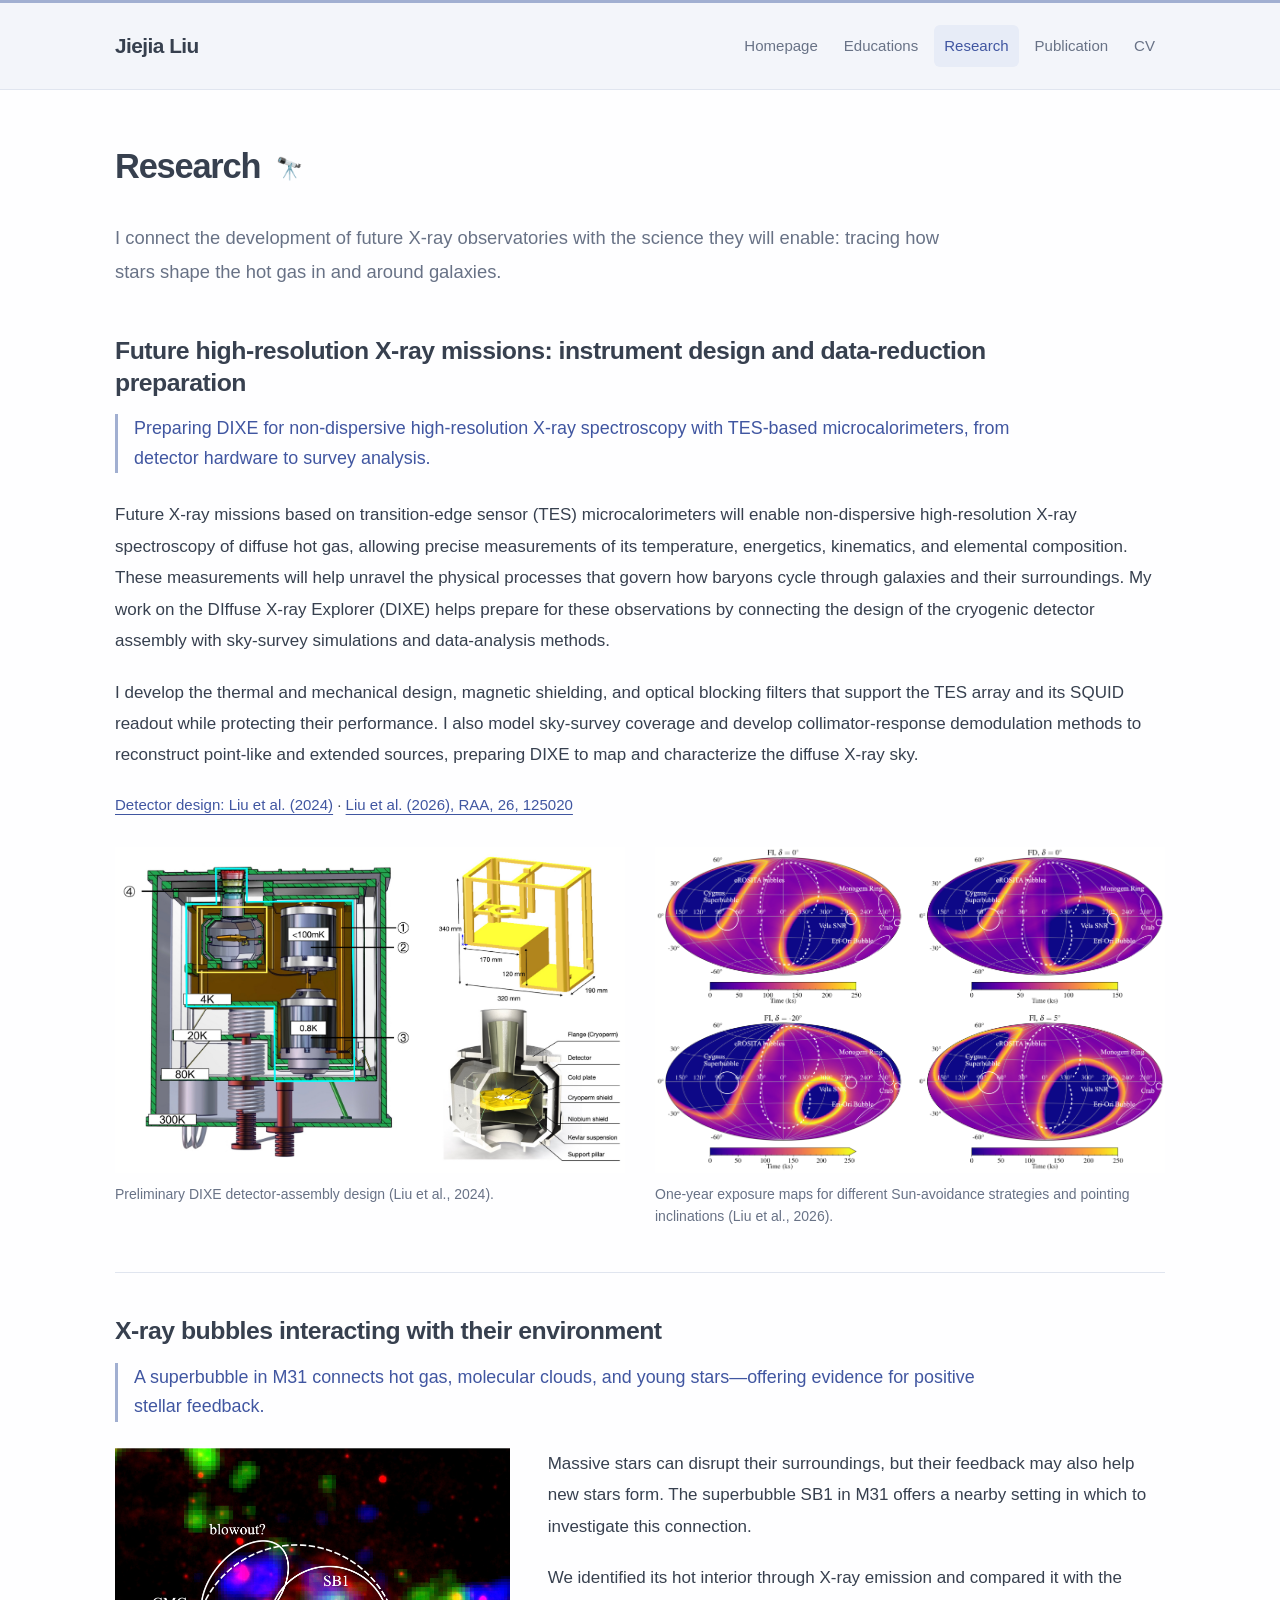
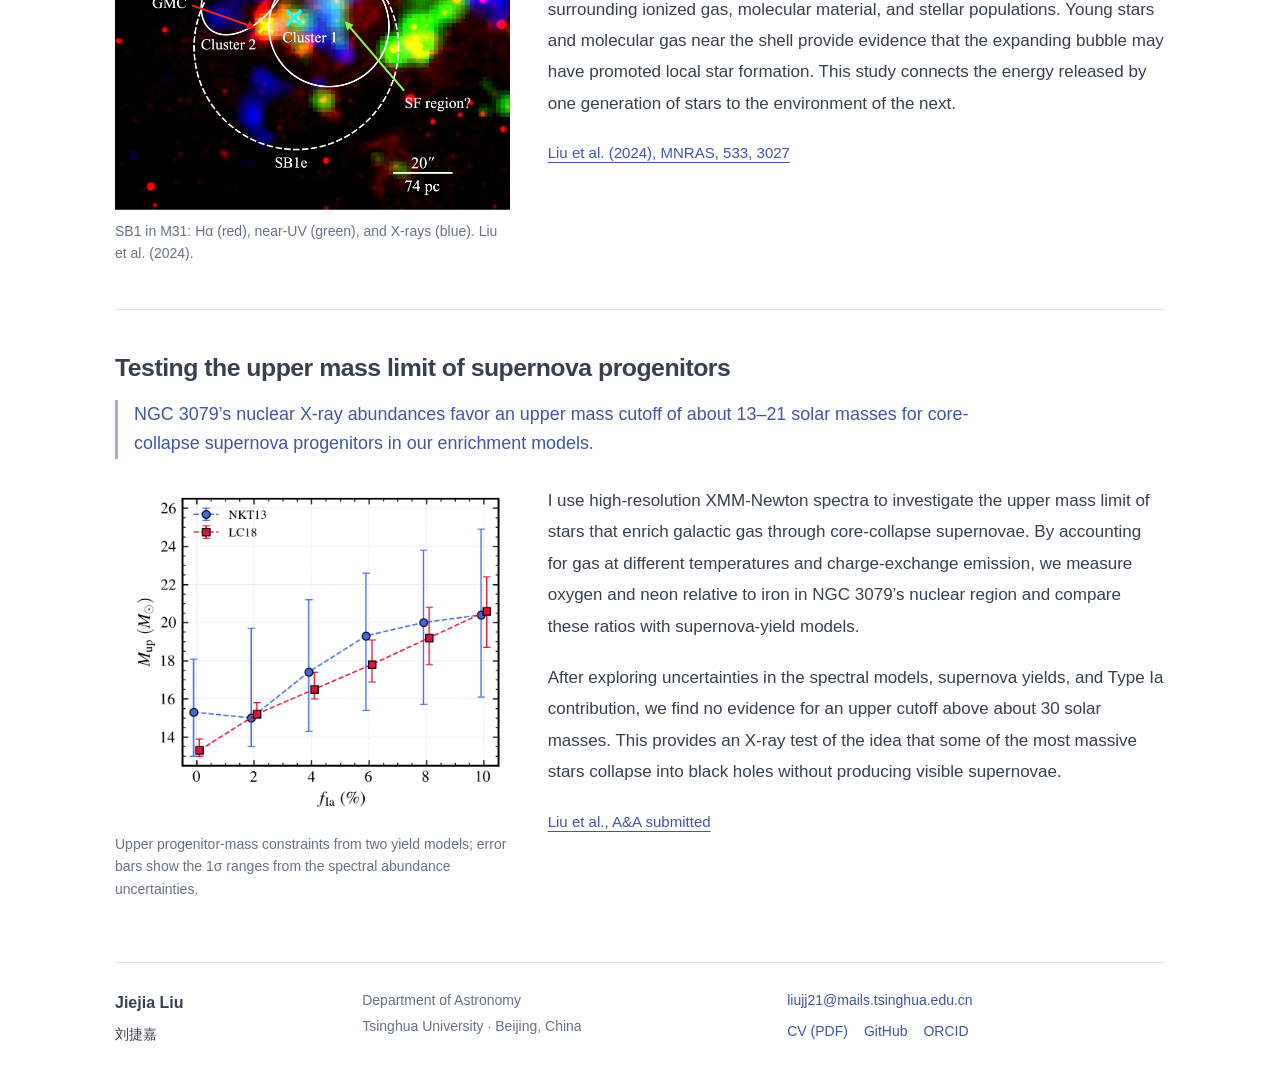
==== research.html @ 2c38e326 "Add files via upload" ====
<!doctype html>
<html lang="en">
<head>
  <meta charset="utf-8">
  <meta name="viewport" content="width=device-width, initial-scale=1">
  <title>Research — Jiejia Liu</title>
  <meta name="description" content="DIXE instrumentation and sky-survey simulations, and X-ray studies of superbubbles in M31 and NGC 3079.">
  <meta name="theme-color" content="#ffffff">
  <meta property="og:title" content="Research — Jiejia Liu">
  <meta property="og:description" content="DIXE instrumentation and sky-survey simulations, and X-ray studies of superbubbles in M31 and NGC 3079.">
  <meta property="og:type" content="website">
  <link rel="icon" type="image/svg+xml" href="data:image/svg+xml,%3Csvg xmlns='http://www.w3.org/2000/svg' viewBox='0 0 40 40'%3E%3Crect width='40' height='40' fill='white'/%3E%3Ctext x='20' y='28' text-anchor='middle' fill='%23494e52' font-family='Arial' font-size='25'%3EJL%3C/text%3E%3C/svg%3E">
  <link rel="stylesheet" href="assets/style.css">
</head>
<body class="page-research">
  <a class="skip-link" href="#main">Skip to content</a>
  <header class="site-header"><div class="header-inner">
    <a class="site-name" href="index.html">Jiejia Liu</a>
    <nav aria-label="Main navigation"><a href="index.html">Homepage</a><a href="educations.html">Educations</a><a href="research.html" aria-current="page">Research</a><a href="publication.html">Publication</a><a href="assets/cv_jiejialiu.pdf">CV</a></nav>
  </div></header>
  <div class="page-layout">
    <main id="main" tabindex="-1"><h1>Research <span class="page-symbol" aria-hidden="true">🔭</span></h1><p class="page-intro">I connect the development of future X-ray observatories with the science they will enable: tracing how stars shape the hot gas in and around galaxies.</p><section class="research-section" id="dixe"><h2>Future high-resolution X-ray missions: instrument design and data-reduction preparation</h2><p class="research-summary">Preparing DIXE for non-dispersive high-resolution X-ray spectroscopy with TES-based microcalorimeters, from detector hardware to survey analysis.</p><div><p>Future X-ray missions based on transition-edge sensor (TES) microcalorimeters will enable non-dispersive high-resolution X-ray spectroscopy of diffuse hot gas, allowing precise measurements of its temperature, energetics, kinematics, and elemental composition. These measurements will help unravel the physical processes that govern how baryons cycle through galaxies and their surroundings. My work on the DIffuse X-ray Explorer (DIXE) helps prepare for these observations by connecting the design of the cryogenic detector assembly with sky-survey simulations and data-analysis methods.</p><p>I develop the thermal and mechanical design, magnetic shielding, and optical blocking filters that support the TES array and its SQUID readout while protecting their performance. I also model sky-survey coverage and develop collimator-response demodulation methods to reconstruct point-like and extended sources, preparing DIXE to map and characterize the diffuse X-ray sky.</p><p class="paper-links"><a href="publication.html#dixe-detector">Detector design: Liu et al. (2024)</a> · <a href="publication.html#dixe-survey">Liu et al. (2026), RAA, 26, 125020</a></p></div><div class="figure-pair"><figure>
      <a href="assets/dixe-detector.jpg" aria-label="Open full-size figure: DIXE payload layout and detector assembly, including cryogenic stages, magnetic shields, and suspension.">
        <img src="assets/dixe-detector.jpg" alt="DIXE payload layout and detector assembly, including cryogenic stages, magnetic shields, and suspension."
             width="2667" height="1713" loading="lazy">
      </a>
      <figcaption>Preliminary DIXE detector-assembly design (Liu et al., 2024).</figcaption>
    </figure><figure>
      <a href="assets/dixe-survey.png" aria-label="Open full-size figure: Four simulated DIXE exposure maps comparing Sun-avoidance strategies and pointing inclinations.">
        <img src="assets/dixe-survey.png" alt="Four simulated DIXE exposure maps comparing Sun-avoidance strategies and pointing inclinations."
             width="4438" height="2838" loading="lazy">
      </a>
      <figcaption>One-year exposure maps for different Sun-avoidance strategies and pointing inclinations (Liu et al., 2026).</figcaption>
    </figure></div></section><section class="research-section" id="m31"><h2>X-ray bubbles interacting with their environment</h2><p class="research-summary">A superbubble in M31 connects hot gas, molecular clouds, and young stars—offering evidence for positive stellar feedback.</p><div class="research-row"><div><figure>
      <a href="assets/m31-superbubble.jpg" aria-label="Open full-size figure: Multiwavelength image of M31 superbubble SB1, showing its shell, star clusters, molecular cloud, and possible blowout.">
        <img src="assets/m31-superbubble.jpg" alt="Multiwavelength image of M31 superbubble SB1, showing its shell, star clusters, molecular cloud, and possible blowout."
             width="1564" height="1434" loading="lazy">
      </a>
      <figcaption>SB1 in M31: Hα (red), near-UV (green), and X-rays (blue). Liu et al. (2024).</figcaption>
    </figure></div><div><p>Massive stars can disrupt their surroundings, but their feedback may also help new stars form. The superbubble SB1 in M31 offers a nearby setting in which to investigate this connection.</p><p>We identified its hot interior through X-ray emission and compared it with the surrounding ionized gas, molecular material, and stellar populations. Young stars and molecular gas near the shell provide evidence that the expanding bubble may have promoted local star formation. This study connects the energy released by one generation of stars to the environment of the next.</p><p class="paper-links"><a href="publication.html#m31">Liu et al. (2024), MNRAS, 533, 3027</a></p></div></div></section><section class="research-section" id="ngc3079"><h2>Testing the upper mass limit of supernova progenitors</h2><p class="research-summary">NGC 3079’s nuclear X-ray abundances favor an upper mass cutoff of about 13–21 solar masses for core-collapse supernova progenitors in our enrichment models.</p><div class="research-row"><div><figure>
      <a href="assets/ngc3079-progenitors.png" aria-label="Open full-size figure: Best-fitting upper core-collapse supernova progenitor mass versus Type Ia supernova fraction for the NKT13 and LC18 yield models.">
        <img src="assets/ngc3079-progenitors.png" alt="Best-fitting upper core-collapse supernova progenitor mass versus Type Ia supernova fraction for the NKT13 and LC18 yield models."
             width="1050" height="900" loading="lazy">
      </a>
      <figcaption>Upper progenitor-mass constraints from two yield models; error bars show the 1σ ranges from the spectral abundance uncertainties.</figcaption>
    </figure></div><div><p>I use high-resolution XMM-Newton spectra to investigate the upper mass limit of stars that enrich galactic gas through core-collapse supernovae. By accounting for gas at different temperatures and charge-exchange emission, we measure oxygen and neon relative to iron in NGC 3079’s nuclear region and compare these ratios with supernova-yield models.</p><p>After exploring uncertainties in the spectral models, supernova yields, and Type Ia contribution, we find no evidence for an upper cutoff above about 30 solar masses. This provides an X-ray test of the idea that some of the most massive stars collapse into black holes without producing visible supernovae.</p><p class="paper-links"><a href="publication.html#ngc3079">Liu et al., A&amp;A submitted</a></p></div></div></section></main>
  </div>
  <footer class="site-footer"><aside class="profile" aria-label="Personal information">
      <p class="profile-name">Jiejia Liu <span lang="zh">刘捷嘉</span></p>
      <p>Department of Astronomy<br>Tsinghua University · Beijing, China</p>
      <ul class="profile-links"><li><a href="mailto:liujj21@mails.tsinghua.edu.cn">liujj21@mails.tsinghua.edu.cn</a></li><li><a href="assets/cv_jiejialiu.pdf">CV (PDF)</a></li><li><a href="https://github.com/JiejiaLiu">GitHub</a></li><li><a href="https://orcid.org/0009-0003-8288-3985">ORCID</a></li></ul>
    </aside></footer>
</body>
</html>
---- assets/style.css ----
:root {
  color-scheme: light;
  --text: #37404f;
  --muted: #687286;
  --link: #4056A1;
  --line: #e0e5ef;
}
* { box-sizing: border-box; }
body {
  margin: 0;
  background: #fff;
  color: var(--text);
  font: 17px/1.8 -apple-system, BlinkMacSystemFont, "Segoe UI", Arial, sans-serif;
}
a { color: var(--link); text-underline-offset: 4px; }
a:hover { text-decoration-thickness: 2px; }
a:focus-visible { outline: 2px solid var(--link); outline-offset: 4px; }
h1, h2 { font-family: Georgia, "Times New Roman", serif; font-weight: 400; line-height: 1.3; }
h1 { font-size: 2.5rem; margin: 0 0 32px; letter-spacing: -.025em; }
h2 { font-size: 1.75rem; margin: 35px 0 18px; }
p { margin: 0 0 20px; }
img { display: block; width: 100%; height: auto; }
figure { margin: 0; min-width: 0; }
figcaption { margin-top: 10px; color: var(--muted); font-size: .875rem; line-height: 1.6; }
.skip-link { position: absolute; top: -100px; left: 15px; background: white; padding: 8px; z-index: 1; }
.skip-link:focus { top: 5px; }
.site-header { border-bottom: 1px solid var(--line); }
.header-inner, .page-layout, .site-footer { width: min(1050px, calc(100% - 72px)); margin-inline: auto; }
.header-inner { min-height: 86px; display: flex; align-items: center; justify-content: space-between; gap: 30px; }
.site-name { color: var(--text); font-family: Georgia, "Times New Roman", serif; font-size: 1.45rem; text-decoration: none; white-space: nowrap; }
nav { display: flex; flex-wrap: wrap; gap: 25px; }
nav a { color: var(--muted); text-decoration: none; font-size: .94rem; padding: 12px 0; }
nav a[aria-current="page"] { color: var(--link); text-decoration: underline; text-underline-offset: 8px; }
.page-layout { padding-top: 54px; min-height: calc(100vh - 265px); }
main { min-width: 0; padding-bottom: 32px; }
main:focus { outline: none; }
.page-index main { max-width: 810px; }
.about-prose p { margin-bottom: 25px; }
.about-prose p:first-child { font-size: 1.18rem; line-height: 1.75; }
.page-intro { font-size: 1.15rem; color: var(--muted); max-width: 850px; margin-bottom: 46px; }
.research-section { padding-bottom: 45px; margin-bottom: 42px; border-bottom: 1px solid var(--line); }
.research-section:last-child { border-bottom: 0; padding-bottom: 0; margin-bottom: 0; }
.research-section h2 { margin: 0 0 15px; max-width: 970px; }
.research-summary { font-size: 1.12rem; color: var(--accent); line-height: 1.65; margin-bottom: 26px; max-width: 900px; }
.research-row { display: grid; grid-template-columns: minmax(0, .39fr) minmax(0, .61fr); gap: 38px; align-items: start; }
.figure-pair { display: grid; grid-template-columns: repeat(2, minmax(0, 1fr)); gap: 30px; margin-top: 28px; }
.figure-pair figure img { aspect-ratio: 1.565; object-fit: contain; background: #fff; }
.paper-links { font-size: .94rem; }
.record-note { color: var(--muted); font-size: .875rem; }
.publications { padding-left: 25px; margin: 0; }
.publications li { padding-left: 7px; margin-bottom: 25px; scroll-margin-top: 25px; }
.publications strong { font-weight: 600; }
.publication-citation a { text-decoration: none; }
.publication-citation a:hover { text-decoration: underline; }
.venue { font-style: italic; }
.education { list-style: none; padding: 0; margin: 0; }
.education li { display: grid; grid-template-columns: 180px minmax(0,1fr); gap: 35px; padding: 30px 0; border-top: 1px solid var(--line); }
.education h2 { margin: 0 0 10px; font-size: 1.65rem; }
.education p { margin: 0 0 5px; }
.education-date, .education-detail { color: var(--muted); }
.site-footer { margin-top: 30px; padding: 25px 0 30px; border-top: 1px solid var(--line); }
.profile { display: grid; grid-template-columns: 1fr 1.8fr 1.7fr; gap: 25px; font-size: .875rem; color: var(--muted); }
.profile p { margin: 0; }
.profile-name { color: var(--text); font-size: 1rem; font-weight: 600; }
.profile-name span { display: block; font-weight: 400; font-size: .875rem; margin-top: 4px; }
.profile-links { list-style: none; display: flex; flex-wrap: wrap; gap: 2px 16px; padding: 0; margin: 0; }
.profile-links li:first-child { flex-basis: 100%; overflow-wrap: anywhere; }
.profile-links a { text-decoration: none; }
.profile-links a:hover { text-decoration: underline; }
@media (max-width: 800px) {
  .header-inner { flex-wrap: wrap; padding-block: 16px; gap: 8px; }
  nav { gap: 20px; }
  .research-row { grid-template-columns: 1fr; gap: 24px; }
  .research-row figure { max-width: 470px; }
  .profile { grid-template-columns: 1fr 2fr; }
  .profile-links { grid-column: 1 / -1; }
}
@media (max-width: 600px) {
  .header-inner, .page-layout, .site-footer { width: calc(100% - 40px); }
  .header-inner { display: block; }
  .site-name { display: block; margin-bottom: 8px; }
  nav { gap: 8px 12px; }
  nav a { font-size: .875rem; padding: 7px 0; }
  .page-layout { padding-top: 34px; }
  h1 { font-size: 2.05rem; margin-bottom: 25px; }
  h2, .research-section h2 { font-size: 1.5rem; }
  .about-prose p:first-child { font-size: 1.08rem; }
  .page-intro, .research-summary { font-size: 1.05rem; }
  .figure-pair { grid-template-columns: 1fr; gap: 28px; }
  .figure-pair figure img { aspect-ratio: auto; }
  .education li { grid-template-columns: 1fr; gap: 10px; }
  .profile { grid-template-columns: 1fr; gap: 15px; }
  .profile-name span { display: inline; margin-left: 9px; }
}
@media print {
  body { font-size: 11pt; color: #000; }
  .site-header, .site-footer, .skip-link { display: none; }
  .page-layout { width: 100%; padding: 0; }
  a { color: inherit; }
  figure, .publications li { break-inside: avoid; }
}

/* A softer typographic voice, with a small amount of color and personality. */
:root {
  --text: #37404f;
  --muted: #687286;
  --link: #4056A1;
  --accent: #4056A1;
  --line: #e0e5ef;
}
body {
  background: #fefeff;
  font-family: "Avenir Next", Avenir, "Segoe UI", sans-serif;
  font-size: 17px;
  line-height: 1.85;
}
h1, h2, .site-name {
  font-family: "Avenir Next", Avenir, "Segoe UI", sans-serif;
  font-weight: 600;
}
h1 { font-size: 2.15rem; letter-spacing: -.035em; }
h2 { font-size: 1.55rem; letter-spacing: -.02em; }
.site-name { font-size: 1.3rem; letter-spacing: -.025em; }
.site-header { background: #f3f5fa; border-top: 3px solid #a1afd1; }
nav a[aria-current="page"] { text-decoration: none; background: #e7ecf7; border-radius: 6px; }
nav a { padding: 7px 10px; }
nav { gap: 6px; }
.page-symbol { font-size: 1.35rem; display: inline-block; vertical-align: middle; margin-left: 7px; }
.page-index main { max-width: none; }
.about-layout { display: grid; grid-template-columns: minmax(0, 1fr) 280px; gap: 56px; align-items: start; }
.about-prose p:first-child { font-size: 1.1rem; font-weight: 500; line-height: 1.85; }
.about-prose p { margin-bottom: 25px; }
.portrait-profile { padding: 14px 14px 20px; background: #f3f5fa; border-radius: 12px; }
.portrait { aspect-ratio: 4 / 5; object-fit: cover; object-position: center 18%; border-radius: 50%; border: 2px solid #a1afd1; }
.portrait-link { display: block; }
.portrait-name { font-size: 1.1rem; font-weight: 600; margin: 17px 0 2px; }
.portrait-name span { font-size: .9rem; font-weight: 400; margin-left: 8px; }
.portrait-role { color: var(--muted); font-size: .9rem; margin: 0 0 16px; }
.contact-details { margin: 0; font-size: .875rem; }
.contact-details div { padding: 9px 0; border-top: 1px solid #dce3ef; }
.contact-details dt { color: var(--muted); font-size: .8rem; }
.contact-icon { width: 16px; height: 16px; flex: 0 0 16px; color: var(--accent); }
.contact-details dd { margin: 0; overflow-wrap: anywhere; }
.contact-details a { text-decoration: none; }
.contact-details a:hover { text-decoration: underline; }
.page-index .site-footer .profile-links { display: none; }
.page-index .site-footer .profile { grid-template-columns: 1fr 2fr; }
.research-summary { padding-left: 16px; border-left: 3px solid #a1afd1; }
@media (max-width: 900px) {
  .about-layout { grid-template-columns: minmax(0, 1fr) 240px; gap: 28px; }
}
@media (max-width: 700px) {
  .about-layout { display: flex; flex-direction: column; gap: 24px; }
  .portrait-profile { width: min(100%, 380px); align-self: center; }
  .portrait { max-height: 370px; }
  .about-prose p:first-child { font-size: 1.05rem; }
  h1 { font-size: 1.85rem; }
  h2, .research-section h2 { font-size: 1.45rem; }
  .site-name { font-size: 1.25rem; }
  nav { gap: 5px 2px; }
  nav a { padding: 6px 7px; }
  .page-index .site-footer .profile { grid-template-columns: 1fr; }
}
@media print {
  .portrait-profile { background: none; }
  .about-layout { display: block; }
  .portrait { max-width: 160px; }
}
.contact-details div { display: grid; grid-template-columns: 86px minmax(0, 1fr); gap: 8px; padding: 8px 0; align-items: baseline; }
.contact-details dt { display: flex; align-items: center; gap: 5px; line-height: 1.6; }
.contact-details dd { line-height: 1.65; }
@media (max-width: 700px) { nav a { padding-inline: 4px; } }
@media (max-width: 360px) { nav { display: grid; grid-template-columns: repeat(3, max-content); gap: 4px 9px; } }
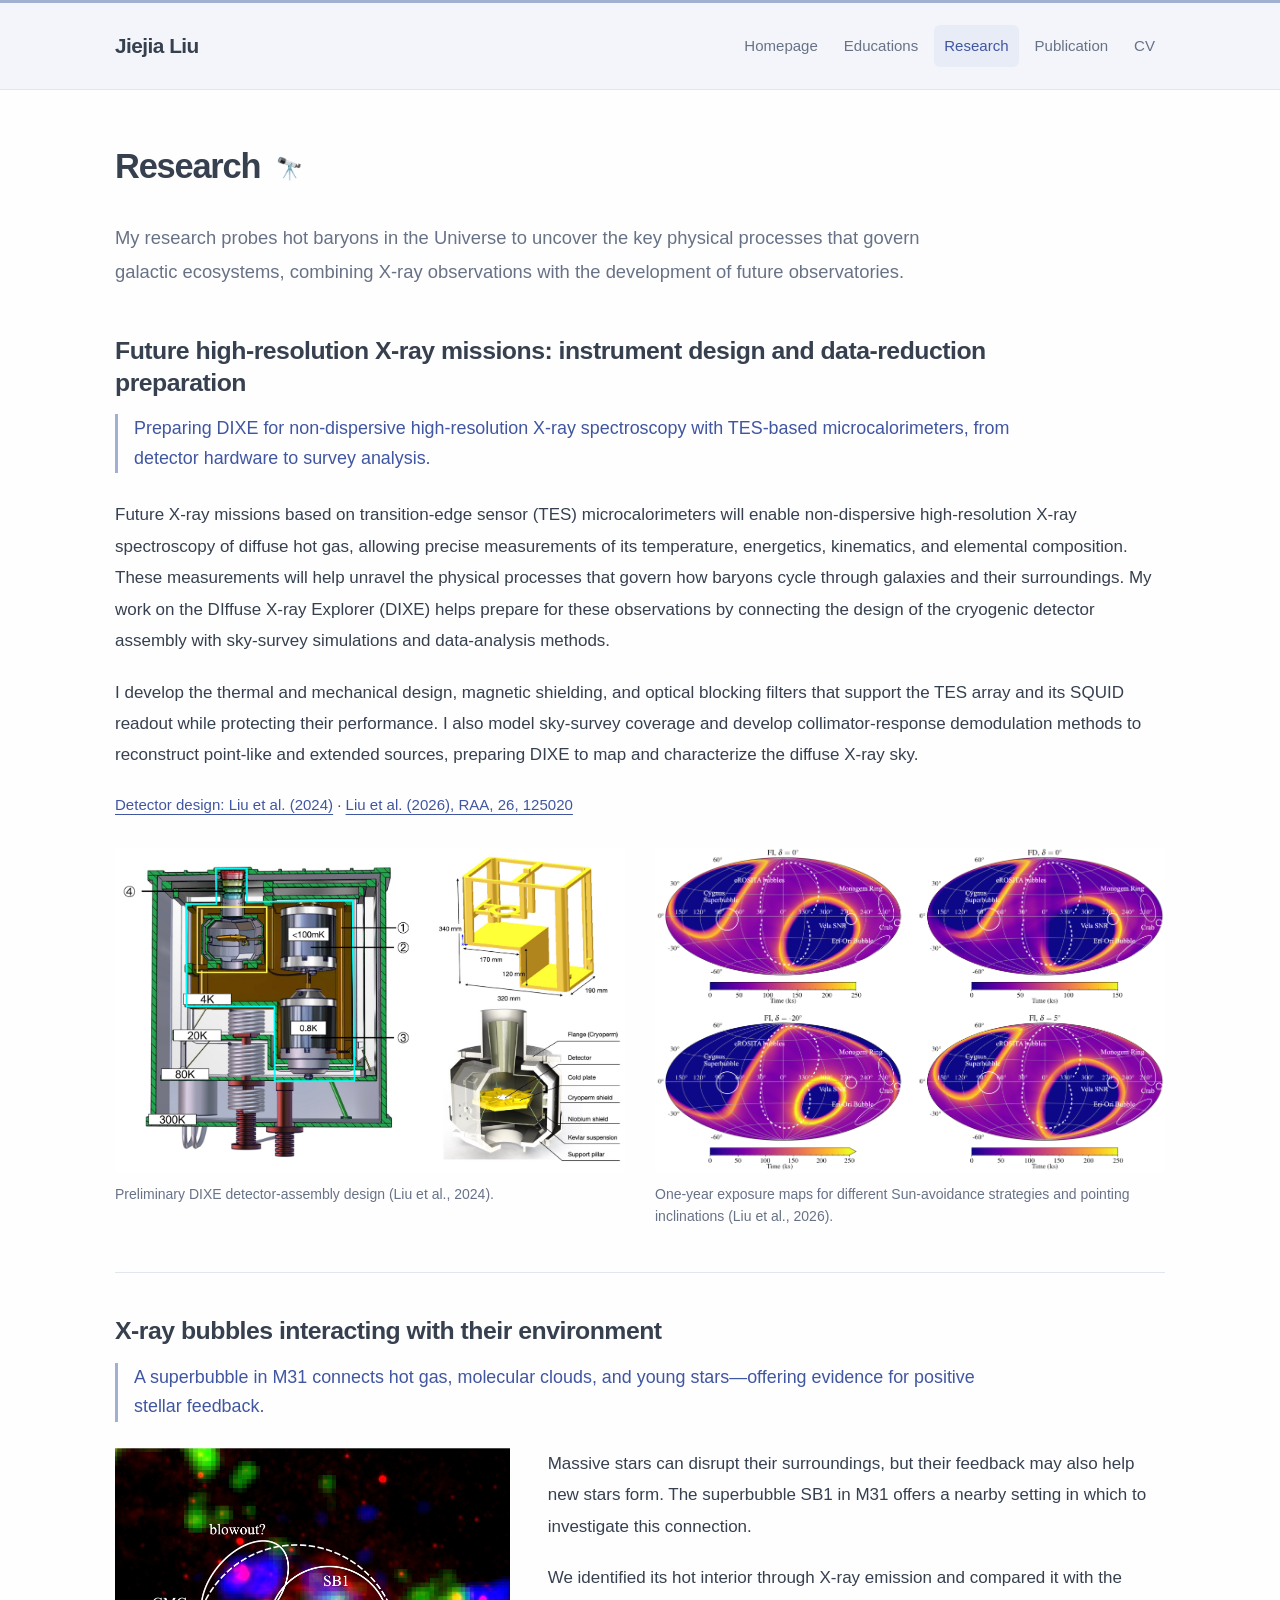
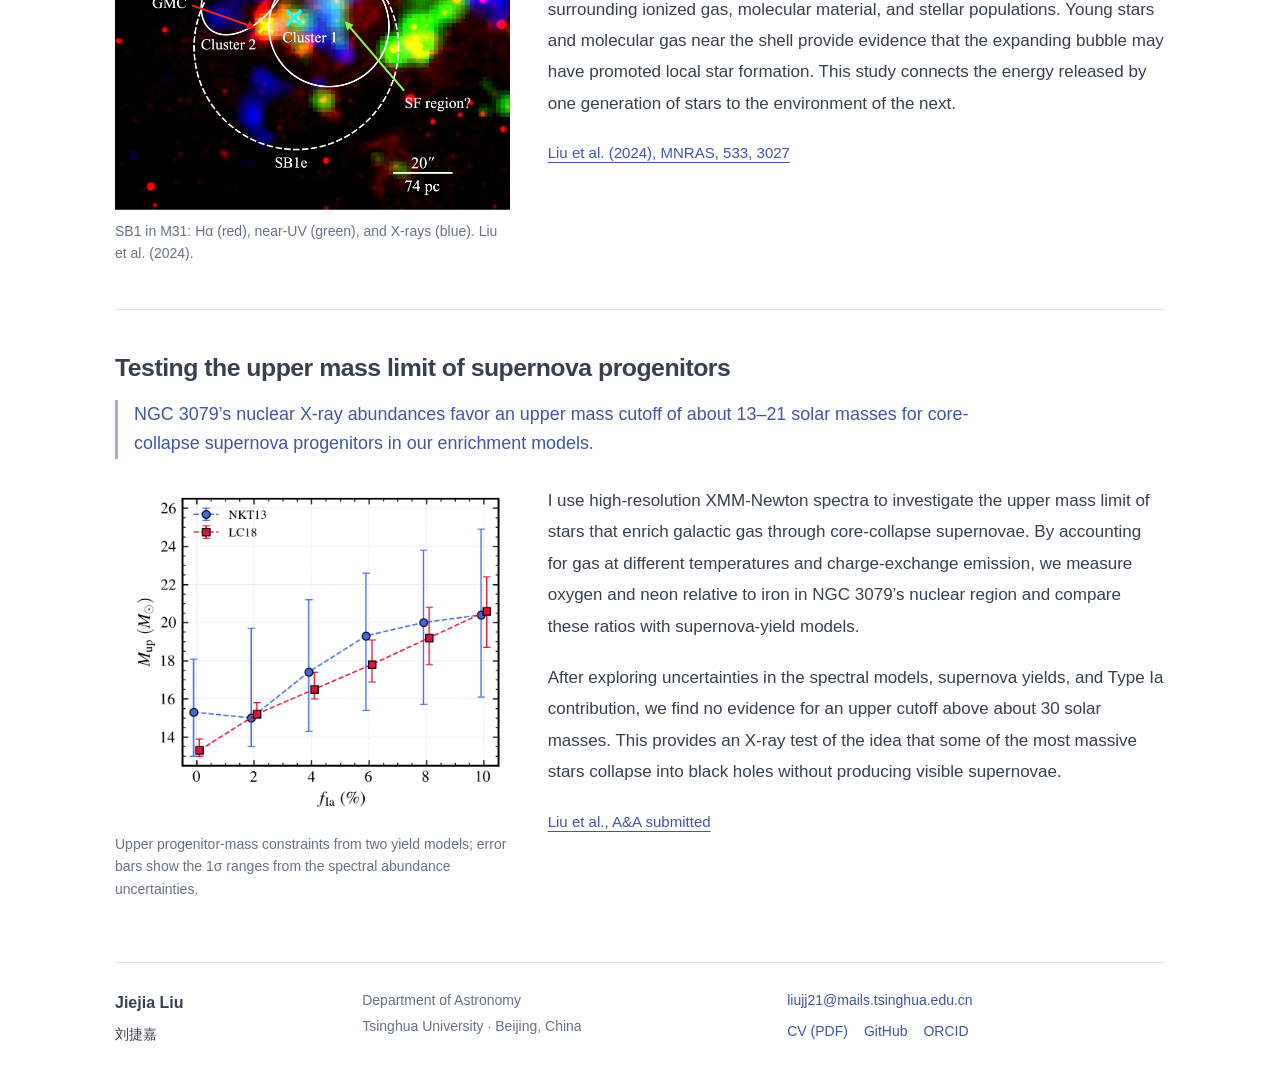
==== commit 94522e9f: "Refocus research introduction on hot baryons" ====
--- a/research.html
+++ b/research.html
@@ -19,7 +19,7 @@
     <nav aria-label="Main navigation"><a href="index.html">Homepage</a><a href="educations.html">Educations</a><a href="research.html" aria-current="page">Research</a><a href="publication.html">Publication</a><a href="assets/cv_jiejialiu.pdf">CV</a></nav>
   </div></header>
   <div class="page-layout">
-    <main id="main" tabindex="-1"><h1>Research <span class="page-symbol" aria-hidden="true">🔭</span></h1><p class="page-intro">I connect the development of future X-ray observatories with the science they will enable: tracing how stars shape the hot gas in and around galaxies.</p><section class="research-section" id="dixe"><h2>Future high-resolution X-ray missions: instrument design and data-reduction preparation</h2><p class="research-summary">Preparing DIXE for non-dispersive high-resolution X-ray spectroscopy with TES-based microcalorimeters, from detector hardware to survey analysis.</p><div><p>Future X-ray missions based on transition-edge sensor (TES) microcalorimeters will enable non-dispersive high-resolution X-ray spectroscopy of diffuse hot gas, allowing precise measurements of its temperature, energetics, kinematics, and elemental composition. These measurements will help unravel the physical processes that govern how baryons cycle through galaxies and their surroundings. My work on the DIffuse X-ray Explorer (DIXE) helps prepare for these observations by connecting the design of the cryogenic detector assembly with sky-survey simulations and data-analysis methods.</p><p>I develop the thermal and mechanical design, magnetic shielding, and optical blocking filters that support the TES array and its SQUID readout while protecting their performance. I also model sky-survey coverage and develop collimator-response demodulation methods to reconstruct point-like and extended sources, preparing DIXE to map and characterize the diffuse X-ray sky.</p><p class="paper-links"><a href="publication.html#dixe-detector">Detector design: Liu et al. (2024)</a> · <a href="publication.html#dixe-survey">Liu et al. (2026), RAA, 26, 125020</a></p></div><div class="figure-pair"><figure>
+    <main id="main" tabindex="-1"><h1>Research <span class="page-symbol" aria-hidden="true">🔭</span></h1><p class="page-intro">My research probes hot baryons in the Universe to uncover the key physical processes that govern galactic ecosystems, combining X-ray observations with the development of future observatories.</p><section class="research-section" id="dixe"><h2>Future high-resolution X-ray missions: instrument design and data-reduction preparation</h2><p class="research-summary">Preparing DIXE for non-dispersive high-resolution X-ray spectroscopy with TES-based microcalorimeters, from detector hardware to survey analysis.</p><div><p>Future X-ray missions based on transition-edge sensor (TES) microcalorimeters will enable non-dispersive high-resolution X-ray spectroscopy of diffuse hot gas, allowing precise measurements of its temperature, energetics, kinematics, and elemental composition. These measurements will help unravel the physical processes that govern how baryons cycle through galaxies and their surroundings. My work on the DIffuse X-ray Explorer (DIXE) helps prepare for these observations by connecting the design of the cryogenic detector assembly with sky-survey simulations and data-analysis methods.</p><p>I develop the thermal and mechanical design, magnetic shielding, and optical blocking filters that support the TES array and its SQUID readout while protecting their performance. I also model sky-survey coverage and develop collimator-response demodulation methods to reconstruct point-like and extended sources, preparing DIXE to map and characterize the diffuse X-ray sky.</p><p class="paper-links"><a href="publication.html#dixe-detector">Detector design: Liu et al. (2024)</a> · <a href="publication.html#dixe-survey">Liu et al. (2026), RAA, 26, 125020</a></p></div><div class="figure-pair"><figure>
       <a href="assets/dixe-detector.jpg" aria-label="Open full-size figure: DIXE payload layout and detector assembly, including cryogenic stages, magnetic shields, and suspension.">
         <img src="assets/dixe-detector.jpg" alt="DIXE payload layout and detector assembly, including cryogenic stages, magnetic shields, and suspension."
              width="2667" height="1713" loading="lazy">
